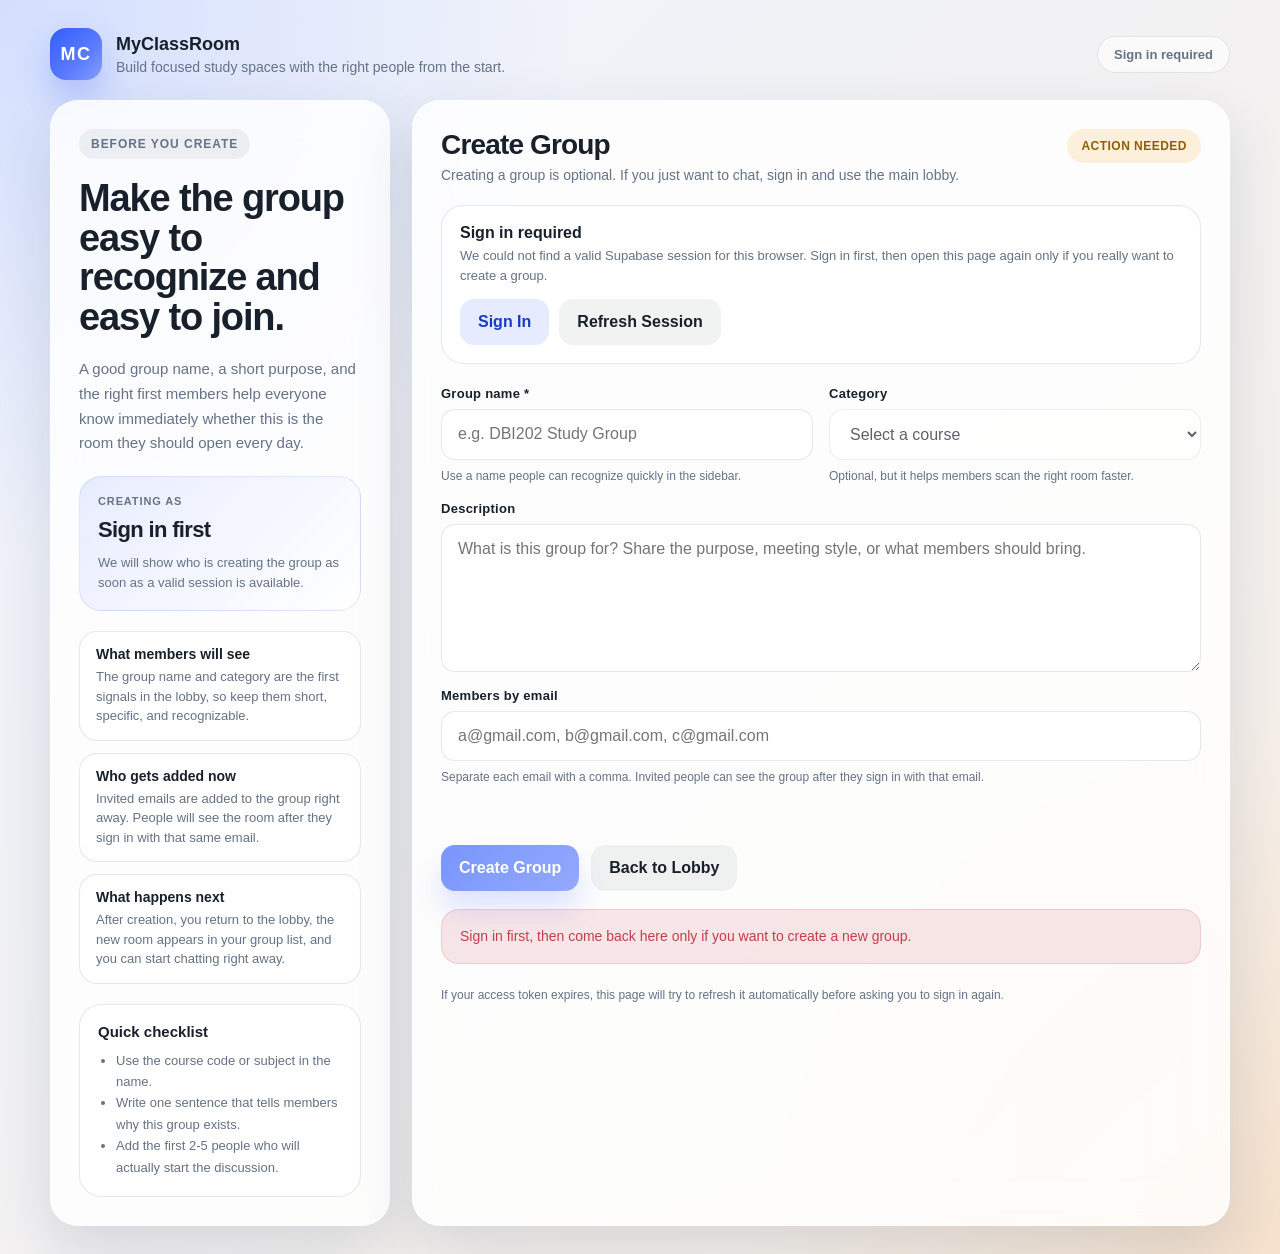
==== src/main/resources/static/create-group.html @ 7988d9f4 "Fix Supabase group chat and UI flows" ====
<!DOCTYPE html>
<html lang="en">
<head>
    <meta charset="UTF-8">
    <meta name="viewport" content="width=device-width, initial-scale=1.0">
    <title>MyClassRoom - Create Group</title>
    <style>
        :root {
            --bg-1: #eef4ff;
            --bg-2: #f8efe5;
            --surface: rgba(255, 255, 255, 0.82);
            --surface-strong: #ffffff;
            --text: #18202c;
            --muted: #657287;
            --line: rgba(104, 123, 154, 0.18);
            --accent: #315efb;
            --accent-strong: #173cbf;
            --accent-soft: rgba(49, 94, 251, 0.12);
            --success: #0a7b58;
            --success-soft: rgba(10, 123, 88, 0.12);
            --danger: #c43d4b;
            --danger-soft: rgba(196, 61, 75, 0.12);
            --shadow: 0 24px 60px rgba(29, 47, 86, 0.14);
            --radius-xl: 28px;
            --radius-lg: 18px;
            --radius-md: 14px;
        }

        * {
            box-sizing: border-box;
        }

        body {
            margin: 0;
            min-height: 100vh;
            font-family: "Segoe UI", Tahoma, Geneva, Verdana, sans-serif;
            color: var(--text);
            background:
                radial-gradient(circle at top left, rgba(49, 94, 251, 0.14), transparent 32%),
                radial-gradient(circle at bottom right, rgba(233, 153, 72, 0.16), transparent 30%),
                linear-gradient(135deg, var(--bg-1), var(--bg-2));
            padding: 28px;
        }

        .shell {
            max-width: 1180px;
            margin: 0 auto;
        }

        .shell.signed-in .layout {
            grid-template-columns: 1fr;
        }

        .shell.signed-in .hero,
        .shell.signed-in .auth-card,
        .shell.signed-in #authBadge {
            display: none;
        }

        .shell.signed-in .panel {
            max-width: 860px;
            margin: 0 auto;
        }

        .topbar {
            display: flex;
            justify-content: space-between;
            align-items: center;
            gap: 16px;
            margin-bottom: 20px;
        }

        .brand {
            display: flex;
            align-items: center;
            gap: 14px;
        }

        .brand-mark {
            width: 52px;
            height: 52px;
            border-radius: 16px;
            background: linear-gradient(135deg, #315efb, #5c7cff 62%, #86a0ff);
            color: #fff;
            display: grid;
            place-items: center;
            font-size: 18px;
            font-weight: 800;
            letter-spacing: 0.08em;
            box-shadow: 0 16px 35px rgba(49, 94, 251, 0.28);
        }

        .brand-copy h1 {
            margin: 0;
            font-size: 18px;
            font-weight: 800;
        }

        .brand-copy p {
            margin: 4px 0 0;
            color: var(--muted);
            font-size: 14px;
        }

        .session-pill {
            border: 1px solid var(--line);
            background: rgba(255, 255, 255, 0.64);
            backdrop-filter: blur(16px);
            border-radius: 999px;
            padding: 10px 16px;
            color: var(--muted);
            font-size: 13px;
            font-weight: 600;
            white-space: nowrap;
        }

        .layout {
            display: grid;
            grid-template-columns: 340px minmax(0, 1fr);
            gap: 22px;
        }

        .hero,
        .panel {
            border: 1px solid rgba(255, 255, 255, 0.72);
            background: var(--surface);
            backdrop-filter: blur(18px);
            box-shadow: var(--shadow);
            border-radius: var(--radius-xl);
        }

        .hero {
            padding: 28px;
            display: flex;
            flex-direction: column;
            gap: 20px;
        }

        .eyebrow {
            display: inline-flex;
            align-items: center;
            gap: 8px;
            width: fit-content;
            padding: 8px 12px;
            border-radius: 999px;
            background: rgba(24, 32, 44, 0.06);
            color: var(--muted);
            font-size: 12px;
            font-weight: 700;
            letter-spacing: 0.08em;
            text-transform: uppercase;
        }

        .hero h2 {
            margin: 0;
            font-size: 38px;
            line-height: 1.04;
            letter-spacing: -0.03em;
        }

        .hero p {
            margin: 0;
            color: var(--muted);
            font-size: 15px;
            line-height: 1.65;
        }

        .hero-summary {
            padding: 18px;
            border-radius: 22px;
            background: linear-gradient(135deg, rgba(49, 94, 251, 0.1), rgba(255, 255, 255, 0.88));
            border: 1px solid rgba(49, 94, 251, 0.14);
            display: grid;
            gap: 10px;
        }

        .hero-summary-label {
            font-size: 11px;
            font-weight: 800;
            color: var(--muted);
            letter-spacing: 0.08em;
            text-transform: uppercase;
        }

        .hero-summary-name {
            font-size: 22px;
            font-weight: 800;
            letter-spacing: -0.03em;
        }

        .hero-summary-meta {
            color: var(--muted);
            font-size: 13px;
            line-height: 1.5;
        }

        .hero-list {
            display: grid;
            gap: 12px;
        }

        .hero-item {
            padding: 14px 16px;
            border-radius: var(--radius-lg);
            background: rgba(255, 255, 255, 0.7);
            border: 1px solid var(--line);
        }

        .hero-item strong {
            display: block;
            margin-bottom: 5px;
            font-size: 14px;
        }

        .hero-item span {
            color: var(--muted);
            font-size: 13px;
            line-height: 1.5;
        }

        .hero-checklist {
            display: grid;
            gap: 10px;
            padding: 18px;
            border-radius: 22px;
            background: rgba(255, 255, 255, 0.72);
            border: 1px solid var(--line);
        }

        .hero-checklist h4 {
            margin: 0;
            font-size: 15px;
            font-weight: 800;
        }

        .hero-checklist ul {
            margin: 0;
            padding-left: 18px;
            color: var(--muted);
            font-size: 13px;
            line-height: 1.65;
        }

        .panel {
            padding: 28px;
        }

        .panel-head {
            display: flex;
            justify-content: space-between;
            align-items: flex-start;
            gap: 14px;
            margin-bottom: 22px;
        }

        .panel-head h3 {
            margin: 0;
            font-size: 28px;
            letter-spacing: -0.03em;
        }

        .panel-head p {
            margin: 6px 0 0;
            color: var(--muted);
            font-size: 14px;
        }

        .auth-badge {
            padding: 10px 14px;
            border-radius: 999px;
            font-size: 12px;
            font-weight: 800;
            letter-spacing: 0.04em;
            text-transform: uppercase;
            white-space: nowrap;
        }

        .auth-badge.ok {
            color: var(--success);
            background: var(--success-soft);
        }

        .auth-badge.warn {
            color: #935d06;
            background: rgba(243, 173, 46, 0.16);
        }

        .auth-card {
            border: 1px solid var(--line);
            background: var(--surface-strong);
            border-radius: 22px;
            padding: 18px;
            display: grid;
            gap: 14px;
            margin-bottom: 22px;
        }

        .auth-top {
            display: flex;
            justify-content: space-between;
            gap: 12px;
            align-items: center;
        }

        .auth-title {
            margin: 0;
            font-size: 16px;
            font-weight: 800;
        }

        .auth-subtitle {
            margin: 4px 0 0;
            color: var(--muted);
            font-size: 13px;
            line-height: 1.5;
        }

        .auth-actions {
            display: flex;
            flex-wrap: wrap;
            gap: 10px;
        }

        .grid {
            display: grid;
            grid-template-columns: repeat(2, minmax(0, 1fr));
            gap: 16px;
        }

        .field {
            display: grid;
            gap: 8px;
        }

        .field.full {
            grid-column: 1 / -1;
        }

        label {
            font-size: 13px;
            font-weight: 800;
            letter-spacing: 0.02em;
        }

        .hint {
            color: var(--muted);
            font-size: 12px;
            line-height: 1.45;
        }

        input,
        textarea,
        select {
            width: 100%;
            border: 1px solid var(--line);
            border-radius: var(--radius-md);
            background: rgba(255, 255, 255, 0.92);
            color: var(--text);
            font: inherit;
            padding: 15px 16px;
            transition: border-color 0.18s ease, box-shadow 0.18s ease, transform 0.18s ease;
        }

        input:focus,
        textarea:focus,
        select:focus {
            outline: none;
            border-color: rgba(49, 94, 251, 0.5);
            box-shadow: 0 0 0 5px var(--accent-soft);
        }

        textarea {
            min-height: 148px;
            resize: vertical;
        }

        .chips {
            display: flex;
            flex-wrap: wrap;
            gap: 8px;
            min-height: 24px;
        }

        .chip {
            padding: 8px 12px;
            border-radius: 999px;
            background: rgba(49, 94, 251, 0.08);
            color: var(--accent-strong);
            font-size: 12px;
            font-weight: 700;
            border: 1px solid rgba(49, 94, 251, 0.14);
        }

        .actions {
            display: flex;
            flex-wrap: wrap;
            gap: 12px;
            margin-top: 26px;
        }

        button,
        .link-button {
            border: 0;
            border-radius: 14px;
            padding: 14px 18px;
            font: inherit;
            font-weight: 800;
            cursor: pointer;
            transition: transform 0.18s ease, box-shadow 0.18s ease, opacity 0.18s ease;
            text-decoration: none;
            display: inline-flex;
            align-items: center;
            justify-content: center;
        }

        button:hover,
        .link-button:hover {
            transform: translateY(-1px);
        }

        button:disabled {
            opacity: 0.65;
            cursor: not-allowed;
            transform: none;
        }

        .primary {
            color: #fff;
            background: linear-gradient(135deg, #315efb, #5c7cff);
            box-shadow: 0 18px 28px rgba(49, 94, 251, 0.24);
        }

        .secondary {
            color: var(--text);
            background: rgba(24, 32, 44, 0.06);
        }

        .ghost {
            color: var(--accent-strong);
            background: var(--accent-soft);
        }

        .message-box {
            margin-top: 18px;
            padding: 16px 18px;
            border-radius: 18px;
            font-size: 14px;
            line-height: 1.55;
            display: none;
        }

        .message-box.error {
            display: none;
            color: var(--danger);
            background: var(--danger-soft);
            border: 1px solid rgba(196, 61, 75, 0.16);
        }

        .message-box.success {
            display: none;
            color: var(--success);
            background: var(--success-soft);
            border: 1px solid rgba(10, 123, 88, 0.16);
        }

        .message-box.show {
            display: block;
        }

        .footer-note {
            margin-top: 22px;
            color: var(--muted);
            font-size: 12px;
            line-height: 1.6;
        }

        @media (max-width: 920px) {
            body {
                padding: 18px;
            }

            .layout {
                grid-template-columns: 1fr;
            }

            .hero h2 {
                font-size: 30px;
            }
        }

        @media (max-width: 640px) {
            .topbar,
            .panel-head,
            .auth-top {
                flex-direction: column;
                align-items: stretch;
            }

            .grid {
                grid-template-columns: 1fr;
            }

            .panel,
            .hero {
                padding: 22px;
            }

            .actions,
            .auth-actions {
                flex-direction: column;
            }

            button,
            .link-button {
                width: 100%;
            }
        }
    </style>
</head>
<body>
<div class="shell">
    <div class="topbar">
        <div class="brand">
            <div class="brand-mark">MC</div>
            <div class="brand-copy">
                <h1>MyClassRoom</h1>
                <p>Build focused study spaces with the right people from the start.</p>
            </div>
        </div>
        <div class="session-pill" id="sessionPill">Checking session...</div>
    </div>

    <div class="layout">
        <aside class="hero">
            <div class="eyebrow">Before You Create</div>
            <h2>Make the group easy to recognize and easy to join.</h2>
            <p>
                A good group name, a short purpose, and the right first members help everyone know
                immediately whether this is the room they should open every day.
            </p>

            <div class="hero-summary">
                <div class="hero-summary-label">Creating As</div>
                <div class="hero-summary-name" id="creatorName">Your account</div>
                <div class="hero-summary-meta" id="creatorMeta">
                    Once the group is created, you become the admin and can bring the first conversation to life.
                </div>
            </div>

            <div class="hero-list">
                <div class="hero-item">
                    <strong>What members will see</strong>
                    <span>The group name and category are the first signals in the lobby, so keep them short, specific, and recognizable.</span>
                </div>
                <div class="hero-item">
                    <strong>Who gets added now</strong>
                    <span>Invited emails are added to the group right away. People will see the room after they sign in with that same email.</span>
                </div>
                <div class="hero-item">
                    <strong>What happens next</strong>
                    <span>After creation, you return to the lobby, the new room appears in your group list, and you can start chatting right away.</span>
                </div>
            </div>

            <div class="hero-checklist">
                <h4>Quick checklist</h4>
                <ul>
                    <li>Use the course code or subject in the name.</li>
                    <li>Write one sentence that tells members why this group exists.</li>
                    <li>Add the first 2-5 people who will actually start the discussion.</li>
                </ul>
            </div>
        </aside>

        <main class="panel">
            <div class="panel-head">
                <div>
                    <h3>Create Group</h3>
                    <p id="panelSubtitle">Open a new group and invite classmates in one step.</p>
                </div>
                <div class="auth-badge warn" id="authBadge">Session check</div>
            </div>

            <div class="auth-card">
                <div class="auth-top">
                    <div>
                        <p class="auth-title" id="authTitle">Checking your sign-in status</p>
                        <p class="auth-subtitle" id="authSubtitle">Please wait while we verify your current Supabase session.</p>
                    </div>
                </div>
                <div class="auth-actions">
                    <a class="link-button ghost" id="loginLink" href="/login.html?returnTo=/create-group.html">Sign In</a>
                    <button class="secondary" id="refreshSessionBtn" type="button">Refresh Session</button>
                </div>
            </div>

            <form id="createGroupForm">
                <div class="grid">
                    <div class="field">
                        <label for="groupName">Group name *</label>
                        <input id="groupName" placeholder="e.g. DBI202 Study Group" required />
                        <div class="hint">Use a name people can recognize quickly in the sidebar.</div>
                    </div>

                    <div class="field">
                        <label for="category">Category</label>
                        <select id="category">
                            <option value="">Select a course</option>
                            <option value="MAD101">MAD101 - Math</option>
                            <option value="PRO192">PRO192 - Computer Science</option>
                            <option value="DBI202">DBI202 - Database Systems</option>
                        </select>
                        <div class="hint">Optional, but it helps members scan the right room faster.</div>
                    </div>

                    <div class="field full">
                        <label for="description">Description</label>
                        <textarea id="description" placeholder="What is this group for? Share the purpose, meeting style, or what members should bring."></textarea>
                    </div>

                    <div class="field full">
                        <label for="members">Members by email</label>
                        <input id="members" placeholder="a@gmail.com, b@gmail.com, c@gmail.com" />
                        <div class="hint">Separate each email with a comma. Invited people can see the group after they sign in with that email.</div>
                        <div class="chips" id="memberPreview"></div>
                    </div>
                </div>

                <div class="actions">
                    <button class="primary" id="submitBtn" type="submit">Create Group</button>
                    <button class="secondary" id="backBtn" type="button">Back to Lobby</button>
                </div>

                <div class="message-box error" id="errorBox"></div>
                <div class="message-box success" id="successBox"></div>
            </form>

            <div class="footer-note">
                If your access token expires, this page will try to refresh it automatically before asking you to sign in again.
            </div>
        </main>
    </div>
</div>

<script>
    const errorBox = document.getElementById('errorBox');
    const successBox = document.getElementById('successBox');
    const submitBtn = document.getElementById('submitBtn');
    const backBtn = document.getElementById('backBtn');
    const refreshSessionBtn = document.getElementById('refreshSessionBtn');
    const loginLink = document.getElementById('loginLink');
    const sessionPill = document.getElementById('sessionPill');
    const authBadge = document.getElementById('authBadge');
    const authTitle = document.getElementById('authTitle');
    const authSubtitle = document.getElementById('authSubtitle');
    const panelSubtitle = document.getElementById('panelSubtitle');
    const membersInput = document.getElementById('members');
    const memberPreview = document.getElementById('memberPreview');
    const creatorName = document.getElementById('creatorName');
    const creatorMeta = document.getElementById('creatorMeta');
    const shell = document.querySelector('.shell');
    const form = document.getElementById('createGroupForm');
    const formFields = Array.from(form.querySelectorAll('input, textarea, select'));

    function showMessage(target, message) {
        const other = target === errorBox ? successBox : errorBox;
        other.classList.remove('show');
        target.textContent = message;
        target.classList.add('show');
    }

    function showError(message) {
        showMessage(errorBox, message);
    }

    function showSuccess(message) {
        showMessage(successBox, message);
    }

    function clearMessages() {
        errorBox.classList.remove('show');
        successBox.classList.remove('show');
    }

    function parseJson(value) {
        try {
            return JSON.parse(value);
        } catch (_) {
            return null;
        }
    }

    function getSupabaseSession() {
        return parseJson(sessionStorage.getItem('supabaseSession'));
    }

    function getCurrentUser() {
        const currentUser = parseJson(sessionStorage.getItem('currentUser'));
        if (currentUser) {
            return currentUser;
        }

        const session = getSupabaseSession();
        const user = session && session.user ? session.user : null;
        if (!user) {
            return null;
        }

        const username =
            (user.user_metadata && (user.user_metadata.full_name || user.user_metadata.username)) ||
            (user.email ? user.email.split('@')[0] : 'User');

        return {
            username,
            email: user.email || ''
        };
    }

    function persistSession(session) {
        sessionStorage.setItem('supabaseSession', JSON.stringify(session));

        const user = session && session.user ? session.user : null;
        if (!user) {
            return;
        }

        const username =
            (user.user_metadata && (user.user_metadata.full_name || user.user_metadata.username)) ||
            (user.email ? user.email.split('@')[0] : 'User');

        sessionStorage.setItem('currentUser', JSON.stringify({
            username,
            email: user.email || ''
        }));
    }

    function clearSession() {
        sessionStorage.removeItem('supabaseSession');
        sessionStorage.removeItem('currentUser');
    }

    function rememberCreatedGroup(group) {
        if (!group || !group.id) {
            return;
        }
        const recentGroup = JSON.stringify({
            id: group.id,
            name: group.name || 'New Group',
            category: group.category || '',
            role: 'ADMIN'
        });
        sessionStorage.setItem('recentlyCreatedGroup', recentGroup);
        localStorage.setItem('recentlyCreatedGroup', recentGroup);
    }

    function decodeJwtPayload(token) {
        if (!token || token.split('.').length < 2) {
            return null;
        }

        try {
            const base64 = token.split('.')[1].replace(/-/g, '+').replace(/_/g, '/');
            const padded = base64 + '='.repeat((4 - (base64.length % 4)) % 4);
            return JSON.parse(atob(padded));
        } catch (_) {
            return null;
        }
    }

    function isTokenExpired(token, skewSeconds = 30) {
        const payload = decodeJwtPayload(token);
        if (!payload || typeof payload.exp !== 'number') {
            return false;
        }
        return payload.exp <= Math.floor(Date.now() / 1000) + skewSeconds;
    }

    async function refreshSession() {
        const session = getSupabaseSession();
        const refreshToken = session && session.refresh_token ? session.refresh_token : null;
        if (!refreshToken) {
            return null;
        }

        const response = await fetch('/api/auth/refresh', {
            method: 'POST',
            headers: { 'Content-Type': 'application/json' },
            body: JSON.stringify({ refresh_token: refreshToken })
        });

        const data = await response.json().catch(() => ({}));
        if (!response.ok || !data.access_token) {
            return null;
        }

        const nextSession = {
            ...session,
            ...data,
            user: session && session.user ? session.user : null
        };

        persistSession(nextSession);
        return nextSession.access_token;
    }

    async function getValidAccessToken() {
        const session = getSupabaseSession();
        if (!session || !session.access_token) {
            return null;
        }

        if (!isTokenExpired(session.access_token)) {
            return session.access_token;
        }

        return refreshSession();
    }

    function setFormEnabled(enabled) {
        formFields.forEach((field) => {
            field.disabled = !enabled;
        });
        submitBtn.disabled = !enabled;
        refreshSessionBtn.disabled = false;
    }

    function setAuthUi(mode, title, subtitle) {
        authTitle.textContent = title;
        authSubtitle.textContent = subtitle;
        authBadge.className = 'auth-badge ' + (mode === 'ok' ? 'ok' : 'warn');
        authBadge.textContent = mode === 'ok' ? 'Ready' : 'Action needed';
        sessionPill.textContent = title;
    }

    function updateAuthState() {
        const session = getSupabaseSession();
        const user = getCurrentUser();

        loginLink.href = '/login.html';

        if (session && session.access_token && user) {
            shell.classList.add('signed-in');
            creatorName.textContent = user.username || user.email || 'Your account';
            creatorMeta.textContent = (user.email || 'Signed in user') + ' will become the first admin of this group.';
            panelSubtitle.textContent = 'Create a study group only when you need one. Private chat in the lobby still works normally.';
            setAuthUi(
                'ok',
                'Signed in as ' + (user.email || user.username || 'your account'),
                'Your session is attached automatically when this form calls the protected group endpoint.'
            );
            setFormEnabled(true);
            return true;
        }

        shell.classList.remove('signed-in');
        setAuthUi(
            'warn',
            'Sign in required',
            'We could not find a valid Supabase session for this browser. Sign in first, then open this page again only if you really want to create a group.'
        );
        creatorName.textContent = 'Sign in first';
        creatorMeta.textContent = 'We will show who is creating the group as soon as a valid session is available.';
        panelSubtitle.textContent = 'Creating a group is optional. If you just want to chat, sign in and use the main lobby.';
        setFormEnabled(false);
        return false;
    }

    function renderMemberPreview() {
        const emails = membersInput.value
            .split(',')
            .map((item) => item.trim())
            .filter(Boolean);

        memberPreview.innerHTML = '';
        if (emails.length === 0) {
            return;
        }

        emails.forEach((email) => {
            const chip = document.createElement('div');
            chip.className = 'chip';
            chip.textContent = email;
            memberPreview.appendChild(chip);
        });
    }

    async function ensureSignedIn(forceRefresh) {
        if (forceRefresh) {
            const refreshed = await refreshSession();
            if (!refreshed) {
                clearSession();
                updateAuthState();
                return null;
            }
            updateAuthState();
            return refreshed;
        }

        const token = await getValidAccessToken();
        if (!token) {
            updateAuthState();
            return null;
        }

        updateAuthState();
        return token;
    }

    async function submitGroup(payload, token) {
        return fetch('/api/groups/create', {
            method: 'POST',
            headers: {
                'Content-Type': 'application/json',
                'Authorization': 'Bearer ' + token
            },
            body: JSON.stringify(payload)
        });
    }

    function getCreateGroupErrorMessage(response, data) {
        const message = data && typeof data.error === 'string' ? data.error : '';
        if (message && message !== 'Internal Server Error') {
            return message;
        }
        if (response.status === 401) {
            return 'Your session is no longer valid. Please sign in again.';
        }
        if (response.status >= 500) {
            return 'Group creation is temporarily unavailable. Please try again in a moment.';
        }
        return 'Could not create the group right now.';
    }

    membersInput.addEventListener('input', renderMemberPreview);

    refreshSessionBtn.addEventListener('click', async () => {
        clearMessages();
        refreshSessionBtn.disabled = true;
        refreshSessionBtn.textContent = 'Refreshing...';

        try {
            const token = await ensureSignedIn(true);
            if (!token) {
                showError('Your session could not be refreshed. Please sign in again.');
                return;
            }
            showSuccess('Session refreshed. You can continue creating the group.');
        } catch (_) {
            showError('Could not refresh the session right now. Please try again.');
        } finally {
            refreshSessionBtn.disabled = false;
            refreshSessionBtn.textContent = 'Refresh Session';
        }
    });

    backBtn.addEventListener('click', () => {
        window.location.href = '/index.html';
    });

    form.addEventListener('submit', async (event) => {
        event.preventDefault();
        clearMessages();

        const groupName = document.getElementById('groupName').value.trim();
        const description = document.getElementById('description').value.trim();
        const category = document.getElementById('category').value;
        const members = membersInput.value
            .split(',')
            .map((item) => item.trim())
            .filter(Boolean);

        if (!groupName) {
            showError('Please enter a group name before creating the room.');
            return;
        }

        let token = await ensureSignedIn(false);
        if (!token) {
            showError('You need to sign in before creating a group.');
            return;
        }

        submitBtn.disabled = true;
        submitBtn.textContent = 'Creating...';

        try {
            const payload = { groupName, description, category, members };
            let response = await submitGroup(payload, token);

            if (response.status === 401) {
                token = await ensureSignedIn(true);
                if (!token) {
                    showError('Your session expired. Please sign in again.');
                    return;
                }
                response = await submitGroup(payload, token);
            }

            const data = await response.json().catch(() => ({}));
            if (!response.ok) {
                showError(getCreateGroupErrorMessage(response, data));
                return;
            }

            rememberCreatedGroup(data);
            showSuccess('Group #' + data.id + ' created successfully. Returning to the lobby...');
            setTimeout(() => {
                const params = new URLSearchParams({
                    createdGroupId: String(data.id),
                    createdGroupName: data.name || 'New Group',
                    createdGroupCategory: data.category || '',
                    createdGroupRole: 'ADMIN'
                });
                window.location.href = '/index.html?' + params.toString();
            }, 900);
        } catch (_) {
            showError('Network error. Please try again in a moment.');
        } finally {
            submitBtn.disabled = false;
            submitBtn.textContent = 'Create Group';
        }
    });

    window.addEventListener('load', async () => {
        renderMemberPreview();
        updateAuthState();

        const token = await ensureSignedIn(false);
        if (!token) {
            showError('Sign in first, then come back here only if you want to create a new group.');
        }
    });
</script>
</body>
</html>
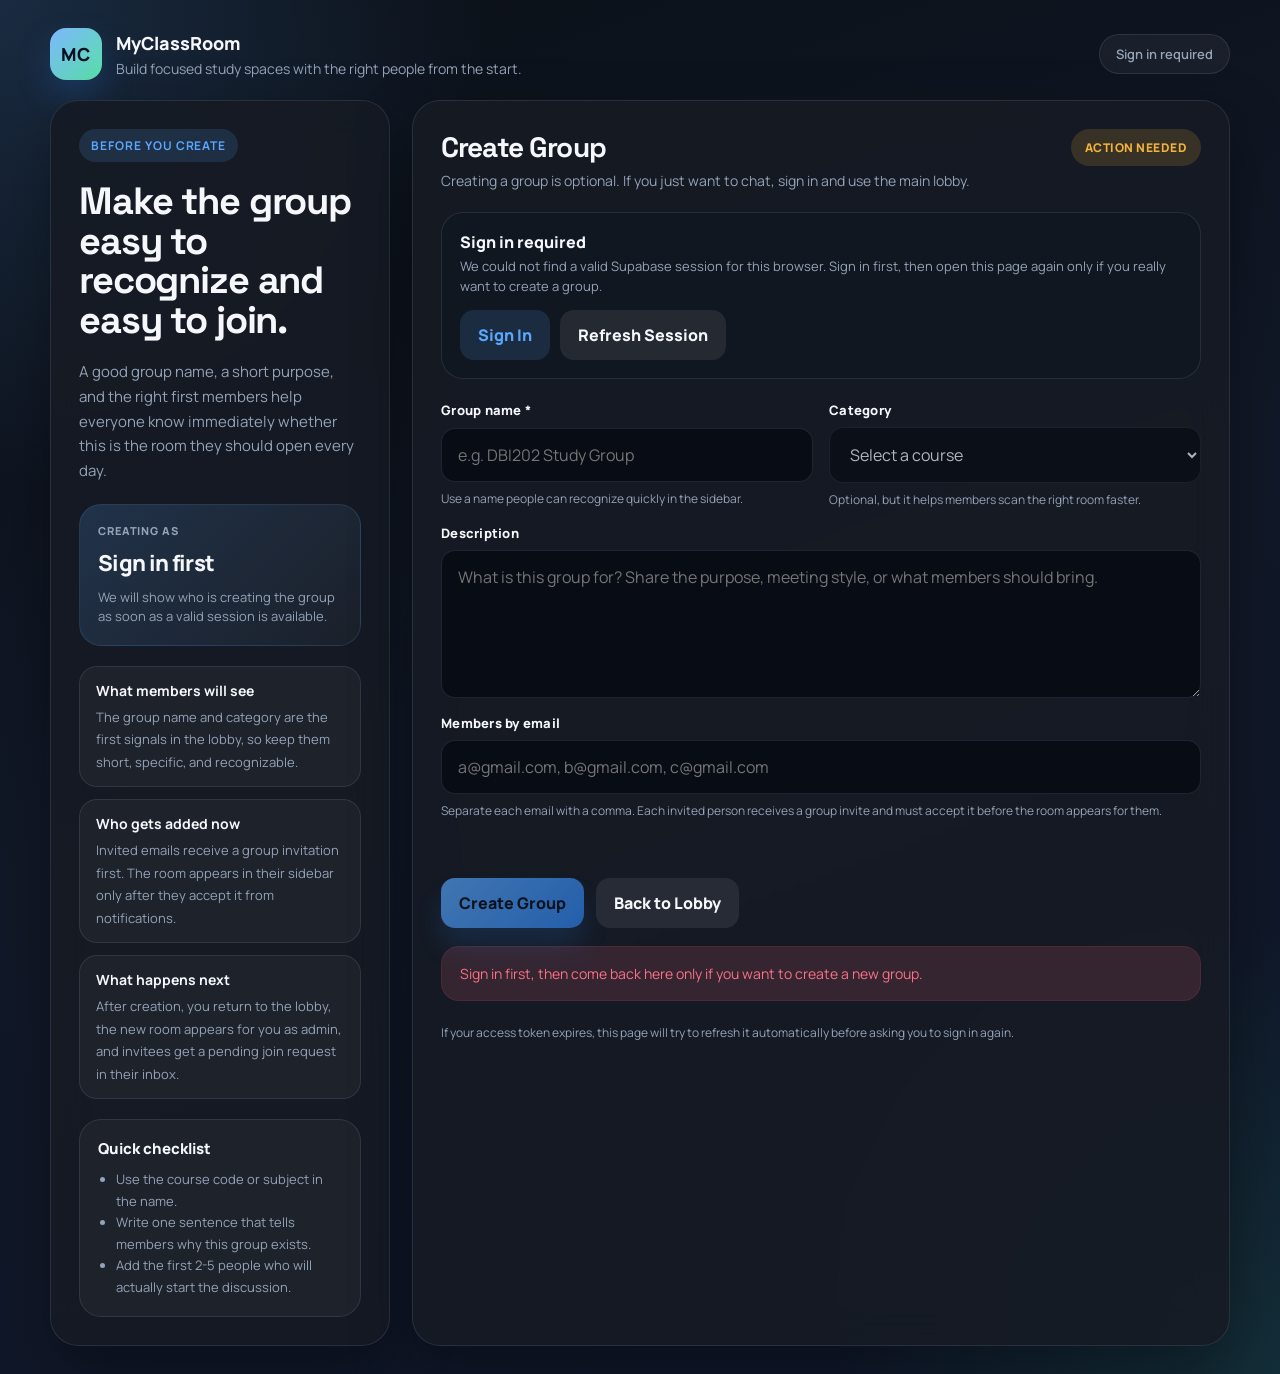
==== commit a44dbb1b: "Add social invites and local admin login" ====
--- a/src/main/resources/static/create-group.html
+++ b/src/main/resources/static/create-group.html
@@ -4,23 +4,26 @@
     <meta charset="UTF-8">
     <meta name="viewport" content="width=device-width, initial-scale=1.0">
     <title>MyClassRoom - Create Group</title>
+    <link rel="preconnect" href="https://fonts.googleapis.com">
+    <link rel="preconnect" href="https://fonts.gstatic.com" crossorigin>
+    <link href="https://fonts.googleapis.com/css2?family=Manrope:wght@400;500;600;700;800&family=Space+Grotesk:wght@500;700&display=swap" rel="stylesheet">
     <style>
         :root {
-            --bg-1: #eef4ff;
-            --bg-2: #f8efe5;
-            --surface: rgba(255, 255, 255, 0.82);
-            --surface-strong: #ffffff;
-            --text: #18202c;
-            --muted: #657287;
-            --line: rgba(104, 123, 154, 0.18);
-            --accent: #315efb;
-            --accent-strong: #173cbf;
-            --accent-soft: rgba(49, 94, 251, 0.12);
-            --success: #0a7b58;
-            --success-soft: rgba(10, 123, 88, 0.12);
-            --danger: #c43d4b;
-            --danger-soft: rgba(196, 61, 75, 0.12);
-            --shadow: 0 24px 60px rgba(29, 47, 86, 0.14);
+            --bg-1: #0b1017;
+            --bg-2: #111827;
+            --surface: rgba(22, 27, 36, 0.88);
+            --surface-strong: rgba(18, 24, 34, 0.96);
+            --text: #f5f7fb;
+            --muted: #94a3b8;
+            --line: rgba(148, 163, 184, 0.16);
+            --accent: #5aa7ff;
+            --accent-strong: #2e84f4;
+            --accent-soft: rgba(90, 167, 255, 0.14);
+            --success: #33d69f;
+            --success-soft: rgba(51, 214, 159, 0.14);
+            --danger: #fb7185;
+            --danger-soft: rgba(251, 113, 133, 0.14);
+            --shadow: 0 24px 60px rgba(0, 0, 0, 0.34);
             --radius-xl: 28px;
             --radius-lg: 18px;
             --radius-md: 14px;
@@ -33,12 +36,12 @@
         body {
             margin: 0;
             min-height: 100vh;
-            font-family: "Segoe UI", Tahoma, Geneva, Verdana, sans-serif;
+            font-family: "Manrope", sans-serif;
             color: var(--text);
             background:
-                radial-gradient(circle at top left, rgba(49, 94, 251, 0.14), transparent 32%),
-                radial-gradient(circle at bottom right, rgba(233, 153, 72, 0.16), transparent 30%),
-                linear-gradient(135deg, var(--bg-1), var(--bg-2));
+                radial-gradient(circle at top left, rgba(90, 167, 255, 0.18), transparent 26%),
+                radial-gradient(circle at bottom right, rgba(51, 214, 159, 0.12), transparent 24%),
+                linear-gradient(160deg, var(--bg-1), var(--bg-2) 48%, #0f172a);
             padding: 28px;
         }
 
@@ -80,14 +83,14 @@
             width: 52px;
             height: 52px;
             border-radius: 16px;
-            background: linear-gradient(135deg, #315efb, #5c7cff 62%, #86a0ff);
-            color: #fff;
+            background: linear-gradient(135deg, #7cb7ff, #59e0a8);
+            color: #04101f;
             display: grid;
             place-items: center;
             font-size: 18px;
             font-weight: 800;
             letter-spacing: 0.08em;
-            box-shadow: 0 16px 35px rgba(49, 94, 251, 0.28);
+            box-shadow: 0 16px 35px rgba(46, 132, 244, 0.22);
         }
 
         .brand-copy h1 {
@@ -104,7 +107,7 @@
 
         .session-pill {
             border: 1px solid var(--line);
-            background: rgba(255, 255, 255, 0.64);
+            background: rgba(255, 255, 255, 0.05);
             backdrop-filter: blur(16px);
             border-radius: 999px;
             padding: 10px 16px;
@@ -122,7 +125,7 @@
 
         .hero,
         .panel {
-            border: 1px solid rgba(255, 255, 255, 0.72);
+            border: 1px solid var(--line);
             background: var(--surface);
             backdrop-filter: blur(18px);
             box-shadow: var(--shadow);
@@ -143,8 +146,8 @@
             width: fit-content;
             padding: 8px 12px;
             border-radius: 999px;
-            background: rgba(24, 32, 44, 0.06);
-            color: var(--muted);
+            background: var(--accent-soft);
+            color: var(--accent);
             font-size: 12px;
             font-weight: 700;
             letter-spacing: 0.08em;
@@ -153,6 +156,7 @@
 
         .hero h2 {
             margin: 0;
+            font-family: "Space Grotesk", sans-serif;
             font-size: 38px;
             line-height: 1.04;
             letter-spacing: -0.03em;
@@ -168,8 +172,8 @@
         .hero-summary {
             padding: 18px;
             border-radius: 22px;
-            background: linear-gradient(135deg, rgba(49, 94, 251, 0.1), rgba(255, 255, 255, 0.88));
-            border: 1px solid rgba(49, 94, 251, 0.14);
+            background: linear-gradient(135deg, rgba(90, 167, 255, 0.18), rgba(255, 255, 255, 0.03));
+            border: 1px solid rgba(90, 167, 255, 0.16);
             display: grid;
             gap: 10px;
         }
@@ -202,7 +206,7 @@
         .hero-item {
             padding: 14px 16px;
             border-radius: var(--radius-lg);
-            background: rgba(255, 255, 255, 0.7);
+            background: rgba(255, 255, 255, 0.04);
             border: 1px solid var(--line);
         }
 
@@ -223,7 +227,7 @@
             gap: 10px;
             padding: 18px;
             border-radius: 22px;
-            background: rgba(255, 255, 255, 0.72);
+            background: rgba(255, 255, 255, 0.04);
             border: 1px solid var(--line);
         }
 
@@ -255,6 +259,7 @@
 
         .panel-head h3 {
             margin: 0;
+            font-family: "Space Grotesk", sans-serif;
             font-size: 28px;
             letter-spacing: -0.03em;
         }
@@ -281,8 +286,8 @@
         }
 
         .auth-badge.warn {
-            color: #935d06;
-            background: rgba(243, 173, 46, 0.16);
+            color: #f3b33c;
+            background: rgba(243, 179, 60, 0.16);
         }
 
         .auth-card {
@@ -354,7 +359,7 @@
             width: 100%;
             border: 1px solid var(--line);
             border-radius: var(--radius-md);
-            background: rgba(255, 255, 255, 0.92);
+            background: rgba(8, 12, 20, 0.92);
             color: var(--text);
             font: inherit;
             padding: 15px 16px;
@@ -384,11 +389,11 @@
         .chip {
             padding: 8px 12px;
             border-radius: 999px;
-            background: rgba(49, 94, 251, 0.08);
-            color: var(--accent-strong);
+            background: rgba(90, 167, 255, 0.14);
+            color: var(--accent);
             font-size: 12px;
             font-weight: 700;
-            border: 1px solid rgba(49, 94, 251, 0.14);
+            border: 1px solid rgba(90, 167, 255, 0.16);
         }
 
         .actions {
@@ -425,18 +430,18 @@
         }
 
         .primary {
-            color: #fff;
-            background: linear-gradient(135deg, #315efb, #5c7cff);
-            box-shadow: 0 18px 28px rgba(49, 94, 251, 0.24);
+            color: #04101f;
+            background: linear-gradient(135deg, var(--accent), var(--accent-strong));
+            box-shadow: 0 18px 28px rgba(46, 132, 244, 0.24);
         }
 
         .secondary {
             color: var(--text);
-            background: rgba(24, 32, 44, 0.06);
+            background: rgba(255, 255, 255, 0.08);
         }
 
         .ghost {
-            color: var(--accent-strong);
+            color: var(--accent);
             background: var(--accent-soft);
         }
 
@@ -554,11 +559,11 @@
                 </div>
                 <div class="hero-item">
                     <strong>Who gets added now</strong>
-                    <span>Invited emails are added to the group right away. People will see the room after they sign in with that same email.</span>
+                    <span>Invited emails receive a group invitation first. The room appears in their sidebar only after they accept it from notifications.</span>
                 </div>
                 <div class="hero-item">
                     <strong>What happens next</strong>
-                    <span>After creation, you return to the lobby, the new room appears in your group list, and you can start chatting right away.</span>
+                    <span>After creation, you return to the lobby, the new room appears for you as admin, and invitees get a pending join request in their inbox.</span>
                 </div>
             </div>
 
@@ -621,7 +626,7 @@
                     <div class="field full">
                         <label for="members">Members by email</label>
                         <input id="members" placeholder="a@gmail.com, b@gmail.com, c@gmail.com" />
-                        <div class="hint">Separate each email with a comma. Invited people can see the group after they sign in with that email.</div>
+                        <div class="hint">Separate each email with a comma. Each invited person receives a group invite and must accept it before the room appears for them.</div>
                         <div class="chips" id="memberPreview"></div>
                     </div>
                 </div>
@@ -836,7 +841,7 @@
         const session = getSupabaseSession();
         const user = getCurrentUser();
 
-        loginLink.href = '/login.html';
+        loginLink.href = '/login.html?returnTo=/create-group.html';
 
         if (session && session.access_token && user) {
             shell.classList.add('signed-in');
@@ -1003,7 +1008,7 @@
             }
 
             rememberCreatedGroup(data);
-            showSuccess('Group #' + data.id + ' created successfully. Returning to the lobby...');
+            showSuccess('Group #' + data.id + ' created. Invitations were sent and you are returning to the lobby...');
             setTimeout(() => {
                 const params = new URLSearchParams({
                     createdGroupId: String(data.id),
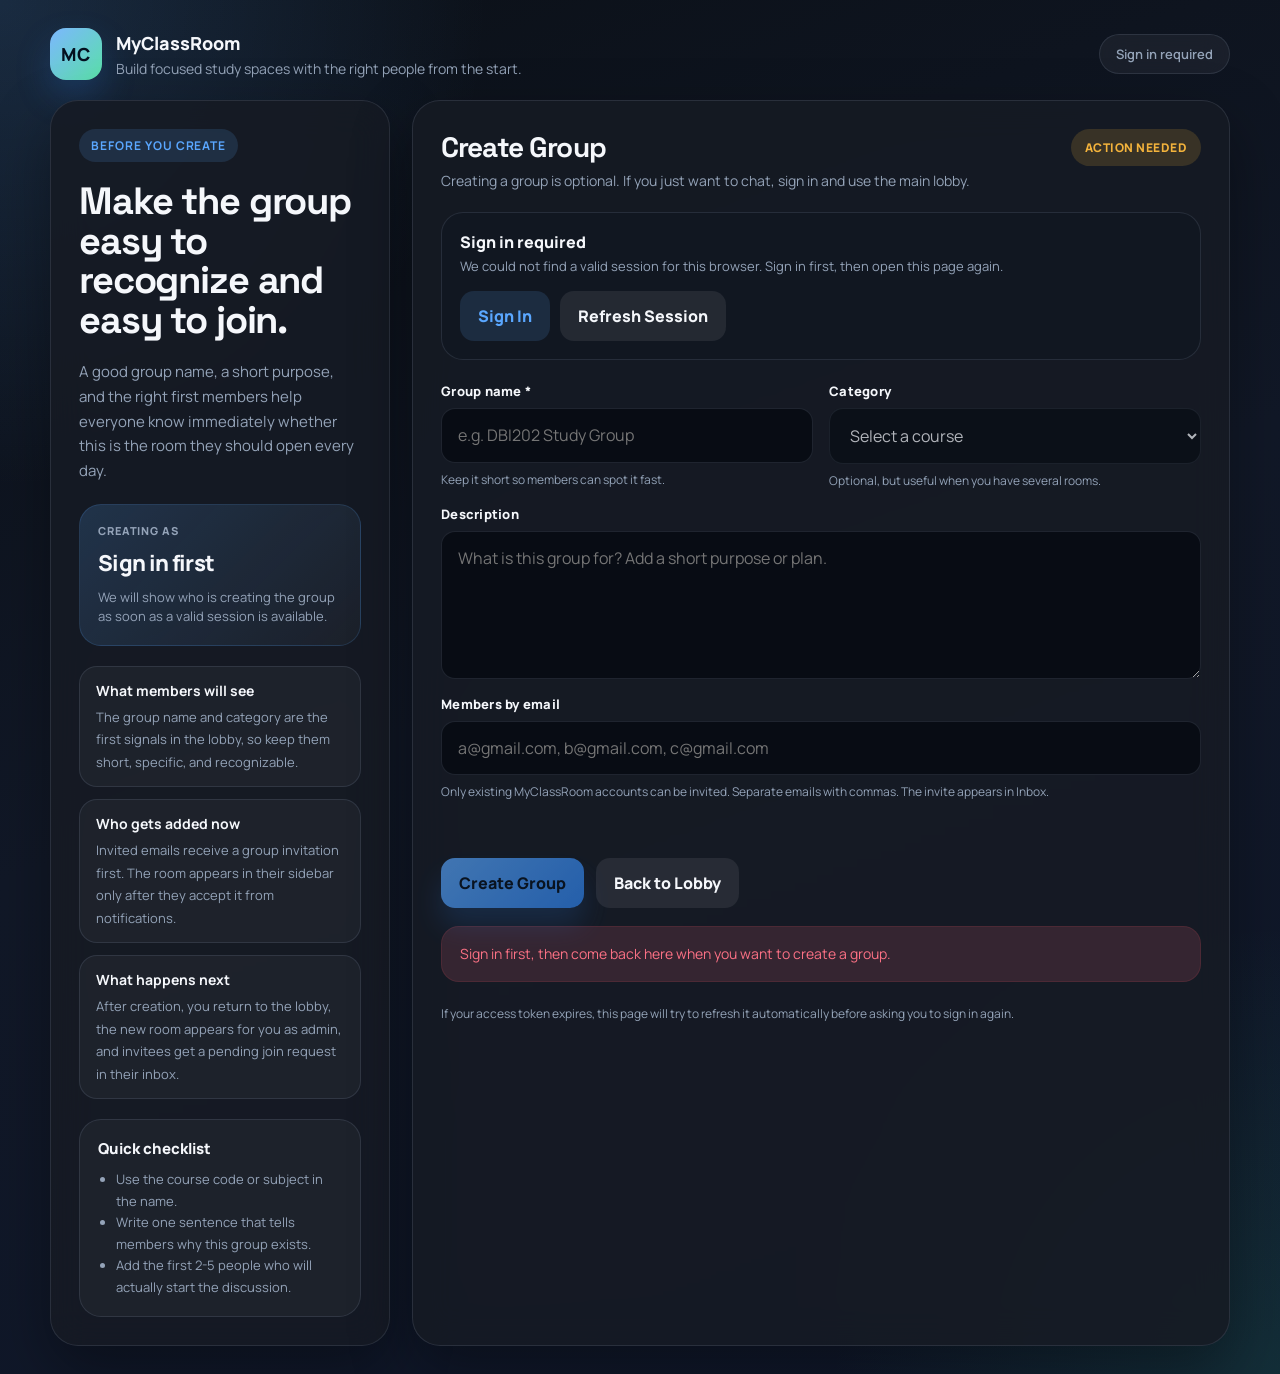
==== commit 80eff650: "Fix friend request and group invite account checks" ====
--- a/src/main/resources/static/create-group.html
+++ b/src/main/resources/static/create-group.html
@@ -604,7 +604,7 @@
                     <div class="field">
                         <label for="groupName">Group name *</label>
                         <input id="groupName" placeholder="e.g. DBI202 Study Group" required />
-                        <div class="hint">Use a name people can recognize quickly in the sidebar.</div>
+                        <div class="hint">Keep it short so members can spot it fast.</div>
                     </div>
 
                     <div class="field">
@@ -615,18 +615,18 @@
                             <option value="PRO192">PRO192 - Computer Science</option>
                             <option value="DBI202">DBI202 - Database Systems</option>
                         </select>
-                        <div class="hint">Optional, but it helps members scan the right room faster.</div>
+                        <div class="hint">Optional, but useful when you have several rooms.</div>
                     </div>
 
                     <div class="field full">
                         <label for="description">Description</label>
-                        <textarea id="description" placeholder="What is this group for? Share the purpose, meeting style, or what members should bring."></textarea>
+                        <textarea id="description" placeholder="What is this group for? Add a short purpose or plan."></textarea>
                     </div>
 
                     <div class="field full">
                         <label for="members">Members by email</label>
                         <input id="members" placeholder="a@gmail.com, b@gmail.com, c@gmail.com" />
-                        <div class="hint">Separate each email with a comma. Each invited person receives a group invite and must accept it before the room appears for them.</div>
+                        <div class="hint">Only existing MyClassRoom accounts can be invited. Separate emails with commas. The invite appears in Inbox.</div>
                         <div class="chips" id="memberPreview"></div>
                     </div>
                 </div>
@@ -648,6 +648,8 @@
 </div>
 
 <script>
+    const AUTH_SESSION_KEY = 'authSession';
+    const LEGACY_SESSION_KEY = 'supabaseSession';
     const errorBox = document.getElementById('errorBox');
     const successBox = document.getElementById('successBox');
     const submitBtn = document.getElementById('submitBtn');
@@ -695,8 +697,20 @@
         }
     }
 
-    function getSupabaseSession() {
-        return parseJson(sessionStorage.getItem('supabaseSession'));
+    function getAuthSession() {
+        const current = parseJson(sessionStorage.getItem(AUTH_SESSION_KEY));
+        if (current) {
+            return current;
+        }
+
+        const legacy = parseJson(sessionStorage.getItem(LEGACY_SESSION_KEY));
+        if (!legacy) {
+            return null;
+        }
+
+        sessionStorage.setItem(AUTH_SESSION_KEY, JSON.stringify(legacy));
+        sessionStorage.removeItem(LEGACY_SESSION_KEY);
+        return legacy;
     }
 
     function getCurrentUser() {
@@ -705,7 +719,7 @@
             return currentUser;
         }
 
-        const session = getSupabaseSession();
+        const session = getAuthSession();
         const user = session && session.user ? session.user : null;
         if (!user) {
             return null;
@@ -722,7 +736,8 @@
     }
 
     function persistSession(session) {
-        sessionStorage.setItem('supabaseSession', JSON.stringify(session));
+        sessionStorage.setItem(AUTH_SESSION_KEY, JSON.stringify(session));
+        sessionStorage.removeItem(LEGACY_SESSION_KEY);
 
         const user = session && session.user ? session.user : null;
         if (!user) {
@@ -740,7 +755,8 @@
     }
 
     function clearSession() {
-        sessionStorage.removeItem('supabaseSession');
+        sessionStorage.removeItem(AUTH_SESSION_KEY);
+        sessionStorage.removeItem(LEGACY_SESSION_KEY);
         sessionStorage.removeItem('currentUser');
     }
 
@@ -781,7 +797,7 @@
     }
 
     async function refreshSession() {
-        const session = getSupabaseSession();
+        const session = getAuthSession();
         const refreshToken = session && session.refresh_token ? session.refresh_token : null;
         if (!refreshToken) {
             return null;
@@ -809,7 +825,7 @@
     }
 
     async function getValidAccessToken() {
-        const session = getSupabaseSession();
+        const session = getAuthSession();
         if (!session || !session.access_token) {
             return null;
         }
@@ -838,7 +854,7 @@
     }
 
     function updateAuthState() {
-        const session = getSupabaseSession();
+        const session = getAuthSession();
         const user = getCurrentUser();
 
         loginLink.href = '/login.html?returnTo=/create-group.html';
@@ -847,11 +863,11 @@
             shell.classList.add('signed-in');
             creatorName.textContent = user.username || user.email || 'Your account';
             creatorMeta.textContent = (user.email || 'Signed in user') + ' will become the first admin of this group.';
-            panelSubtitle.textContent = 'Create a study group only when you need one. Private chat in the lobby still works normally.';
+            panelSubtitle.textContent = 'Create a room for a real team, then invite members from inside MyClassRoom.';
             setAuthUi(
                 'ok',
                 'Signed in as ' + (user.email || user.username || 'your account'),
-                'Your session is attached automatically when this form calls the protected group endpoint.'
+                'This form already uses your current session.'
             );
             setFormEnabled(true);
             return true;
@@ -861,7 +877,7 @@
         setAuthUi(
             'warn',
             'Sign in required',
-            'We could not find a valid Supabase session for this browser. Sign in first, then open this page again only if you really want to create a group.'
+            'We could not find a valid session for this browser. Sign in first, then open this page again.'
         );
         creatorName.textContent = 'Sign in first';
         creatorMeta.textContent = 'We will show who is creating the group as soon as a valid session is available.';
@@ -1008,7 +1024,7 @@
             }
 
             rememberCreatedGroup(data);
-            showSuccess('Group #' + data.id + ' created. Invitations were sent and you are returning to the lobby...');
+            showSuccess('Group #' + data.id + ' created. Invitations are now in Inbox and you are returning to the lobby...');
             setTimeout(() => {
                 const params = new URLSearchParams({
                     createdGroupId: String(data.id),
@@ -1032,7 +1048,7 @@
 
         const token = await ensureSignedIn(false);
         if (!token) {
-            showError('Sign in first, then come back here only if you want to create a new group.');
+            showError('Sign in first, then come back here when you want to create a group.');
         }
     });
 </script>
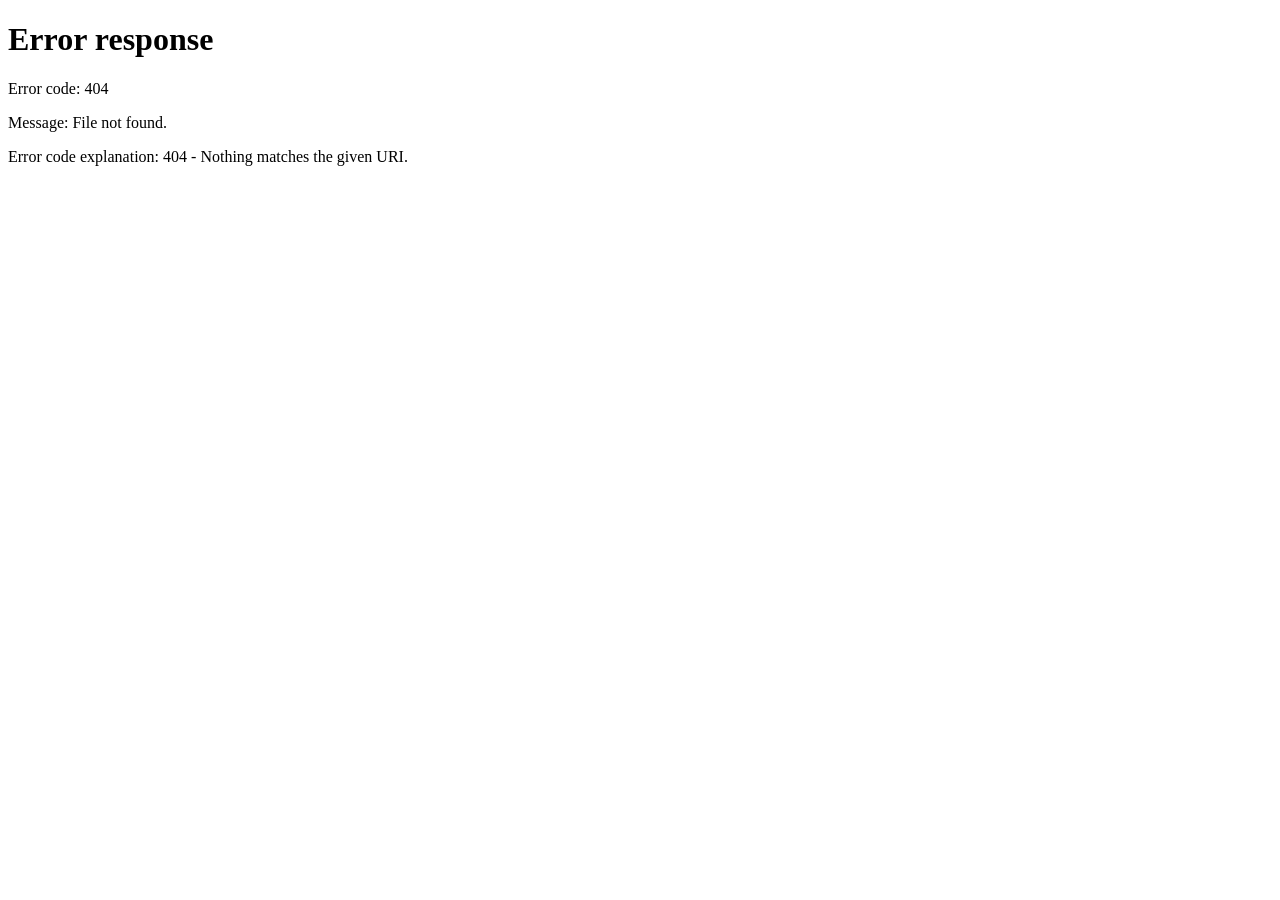
==== commit 03dc01a6: "Add profile settings, theme toggle, and in-app group creator" ====
--- a/src/main/resources/static/create-group.html
+++ b/src/main/resources/static/create-group.html
@@ -1,1056 +1,58 @@
-<!DOCTYPE html>
+<!doctype html>
 <html lang="en">
-<head>
-    <meta charset="UTF-8">
-    <meta name="viewport" content="width=device-width, initial-scale=1.0">
-    <title>MyClassRoom - Create Group</title>
-    <link rel="preconnect" href="https://fonts.googleapis.com">
-    <link rel="preconnect" href="https://fonts.gstatic.com" crossorigin>
-    <link href="https://fonts.googleapis.com/css2?family=Manrope:wght@400;500;600;700;800&family=Space+Grotesk:wght@500;700&display=swap" rel="stylesheet">
+  <head>
+    <meta charset="UTF-8" />
+    <meta name="viewport" content="width=device-width, initial-scale=1.0" />
+    <title>Redirecting to Create Group</title>
+    <meta http-equiv="refresh" content="0; url=/index.html?panel=create-group" />
     <style>
-        :root {
-            --bg-1: #0b1017;
-            --bg-2: #111827;
-            --surface: rgba(22, 27, 36, 0.88);
-            --surface-strong: rgba(18, 24, 34, 0.96);
-            --text: #f5f7fb;
-            --muted: #94a3b8;
-            --line: rgba(148, 163, 184, 0.16);
-            --accent: #5aa7ff;
-            --accent-strong: #2e84f4;
-            --accent-soft: rgba(90, 167, 255, 0.14);
-            --success: #33d69f;
-            --success-soft: rgba(51, 214, 159, 0.14);
-            --danger: #fb7185;
-            --danger-soft: rgba(251, 113, 133, 0.14);
-            --shadow: 0 24px 60px rgba(0, 0, 0, 0.34);
-            --radius-xl: 28px;
-            --radius-lg: 18px;
-            --radius-md: 14px;
-        }
+      :root {
+        color-scheme: light;
+        font-family: "Manrope", sans-serif;
+      }
 
-        * {
-            box-sizing: border-box;
-        }
+      body {
+        margin: 0;
+        min-height: 100vh;
+        display: grid;
+        place-items: center;
+        background:
+          radial-gradient(circle at top left, rgba(37, 99, 235, 0.08), transparent 24%),
+          radial-gradient(circle at bottom right, rgba(14, 165, 233, 0.08), transparent 24%),
+          linear-gradient(180deg, #f8fbff, #eef4fb 55%, #f5f8fc);
+        color: #0f172a;
+      }
 
-        body {
-            margin: 0;
-            min-height: 100vh;
-            font-family: "Manrope", sans-serif;
-            color: var(--text);
-            background:
-                radial-gradient(circle at top left, rgba(90, 167, 255, 0.18), transparent 26%),
-                radial-gradient(circle at bottom right, rgba(51, 214, 159, 0.12), transparent 24%),
-                linear-gradient(160deg, var(--bg-1), var(--bg-2) 48%, #0f172a);
-            padding: 28px;
-        }
+      .redirect-card {
+        width: min(420px, calc(100vw - 32px));
+        padding: 24px;
+        border-radius: 24px;
+        border: 1px solid rgba(15, 23, 42, 0.08);
+        background: rgba(255, 255, 255, 0.96);
+        box-shadow: 0 24px 60px rgba(15, 23, 42, 0.08);
+      }
 
-        .shell {
-            max-width: 1180px;
-            margin: 0 auto;
-        }
+      h1 {
+        margin: 0 0 10px;
+        font-size: 28px;
+        line-height: 1;
+        letter-spacing: -0.04em;
+      }
 
-        .shell.signed-in .layout {
-            grid-template-columns: 1fr;
-        }
-
-        .shell.signed-in .hero,
-        .shell.signed-in .auth-card,
-        .shell.signed-in #authBadge {
-            display: none;
-        }
-
-        .shell.signed-in .panel {
-            max-width: 860px;
-            margin: 0 auto;
-        }
-
-        .topbar {
-            display: flex;
-            justify-content: space-between;
-            align-items: center;
-            gap: 16px;
-            margin-bottom: 20px;
-        }
-
-        .brand {
-            display: flex;
-            align-items: center;
-            gap: 14px;
-        }
-
-        .brand-mark {
-            width: 52px;
-            height: 52px;
-            border-radius: 16px;
-            background: linear-gradient(135deg, #7cb7ff, #59e0a8);
-            color: #04101f;
-            display: grid;
-            place-items: center;
-            font-size: 18px;
-            font-weight: 800;
-            letter-spacing: 0.08em;
-            box-shadow: 0 16px 35px rgba(46, 132, 244, 0.22);
-        }
-
-        .brand-copy h1 {
-            margin: 0;
-            font-size: 18px;
-            font-weight: 800;
-        }
-
-        .brand-copy p {
-            margin: 4px 0 0;
-            color: var(--muted);
-            font-size: 14px;
-        }
-
-        .session-pill {
-            border: 1px solid var(--line);
-            background: rgba(255, 255, 255, 0.05);
-            backdrop-filter: blur(16px);
-            border-radius: 999px;
-            padding: 10px 16px;
-            color: var(--muted);
-            font-size: 13px;
-            font-weight: 600;
-            white-space: nowrap;
-        }
-
-        .layout {
-            display: grid;
-            grid-template-columns: 340px minmax(0, 1fr);
-            gap: 22px;
-        }
-
-        .hero,
-        .panel {
-            border: 1px solid var(--line);
-            background: var(--surface);
-            backdrop-filter: blur(18px);
-            box-shadow: var(--shadow);
-            border-radius: var(--radius-xl);
-        }
-
-        .hero {
-            padding: 28px;
-            display: flex;
-            flex-direction: column;
-            gap: 20px;
-        }
-
-        .eyebrow {
-            display: inline-flex;
-            align-items: center;
-            gap: 8px;
-            width: fit-content;
-            padding: 8px 12px;
-            border-radius: 999px;
-            background: var(--accent-soft);
-            color: var(--accent);
-            font-size: 12px;
-            font-weight: 700;
-            letter-spacing: 0.08em;
-            text-transform: uppercase;
-        }
-
-        .hero h2 {
-            margin: 0;
-            font-family: "Space Grotesk", sans-serif;
-            font-size: 38px;
-            line-height: 1.04;
-            letter-spacing: -0.03em;
-        }
-
-        .hero p {
-            margin: 0;
-            color: var(--muted);
-            font-size: 15px;
-            line-height: 1.65;
-        }
-
-        .hero-summary {
-            padding: 18px;
-            border-radius: 22px;
-            background: linear-gradient(135deg, rgba(90, 167, 255, 0.18), rgba(255, 255, 255, 0.03));
-            border: 1px solid rgba(90, 167, 255, 0.16);
-            display: grid;
-            gap: 10px;
-        }
-
-        .hero-summary-label {
-            font-size: 11px;
-            font-weight: 800;
-            color: var(--muted);
-            letter-spacing: 0.08em;
-            text-transform: uppercase;
-        }
-
-        .hero-summary-name {
-            font-size: 22px;
-            font-weight: 800;
-            letter-spacing: -0.03em;
-        }
-
-        .hero-summary-meta {
-            color: var(--muted);
-            font-size: 13px;
-            line-height: 1.5;
-        }
-
-        .hero-list {
-            display: grid;
-            gap: 12px;
-        }
-
-        .hero-item {
-            padding: 14px 16px;
-            border-radius: var(--radius-lg);
-            background: rgba(255, 255, 255, 0.04);
-            border: 1px solid var(--line);
-        }
-
-        .hero-item strong {
-            display: block;
-            margin-bottom: 5px;
-            font-size: 14px;
-        }
-
-        .hero-item span {
-            color: var(--muted);
-            font-size: 13px;
-            line-height: 1.5;
-        }
-
-        .hero-checklist {
-            display: grid;
-            gap: 10px;
-            padding: 18px;
-            border-radius: 22px;
-            background: rgba(255, 255, 255, 0.04);
-            border: 1px solid var(--line);
-        }
-
-        .hero-checklist h4 {
-            margin: 0;
-            font-size: 15px;
-            font-weight: 800;
-        }
-
-        .hero-checklist ul {
-            margin: 0;
-            padding-left: 18px;
-            color: var(--muted);
-            font-size: 13px;
-            line-height: 1.65;
-        }
-
-        .panel {
-            padding: 28px;
-        }
-
-        .panel-head {
-            display: flex;
-            justify-content: space-between;
-            align-items: flex-start;
-            gap: 14px;
-            margin-bottom: 22px;
-        }
-
-        .panel-head h3 {
-            margin: 0;
-            font-family: "Space Grotesk", sans-serif;
-            font-size: 28px;
-            letter-spacing: -0.03em;
-        }
-
-        .panel-head p {
-            margin: 6px 0 0;
-            color: var(--muted);
-            font-size: 14px;
-        }
-
-        .auth-badge {
-            padding: 10px 14px;
-            border-radius: 999px;
-            font-size: 12px;
-            font-weight: 800;
-            letter-spacing: 0.04em;
-            text-transform: uppercase;
-            white-space: nowrap;
-        }
-
-        .auth-badge.ok {
-            color: var(--success);
-            background: var(--success-soft);
-        }
-
-        .auth-badge.warn {
-            color: #f3b33c;
-            background: rgba(243, 179, 60, 0.16);
-        }
-
-        .auth-card {
-            border: 1px solid var(--line);
-            background: var(--surface-strong);
-            border-radius: 22px;
-            padding: 18px;
-            display: grid;
-            gap: 14px;
-            margin-bottom: 22px;
-        }
-
-        .auth-top {
-            display: flex;
-            justify-content: space-between;
-            gap: 12px;
-            align-items: center;
-        }
-
-        .auth-title {
-            margin: 0;
-            font-size: 16px;
-            font-weight: 800;
-        }
-
-        .auth-subtitle {
-            margin: 4px 0 0;
-            color: var(--muted);
-            font-size: 13px;
-            line-height: 1.5;
-        }
-
-        .auth-actions {
-            display: flex;
-            flex-wrap: wrap;
-            gap: 10px;
-        }
-
-        .grid {
-            display: grid;
-            grid-template-columns: repeat(2, minmax(0, 1fr));
-            gap: 16px;
-        }
-
-        .field {
-            display: grid;
-            gap: 8px;
-        }
-
-        .field.full {
-            grid-column: 1 / -1;
-        }
-
-        label {
-            font-size: 13px;
-            font-weight: 800;
-            letter-spacing: 0.02em;
-        }
-
-        .hint {
-            color: var(--muted);
-            font-size: 12px;
-            line-height: 1.45;
-        }
-
-        input,
-        textarea,
-        select {
-            width: 100%;
-            border: 1px solid var(--line);
-            border-radius: var(--radius-md);
-            background: rgba(8, 12, 20, 0.92);
-            color: var(--text);
-            font: inherit;
-            padding: 15px 16px;
-            transition: border-color 0.18s ease, box-shadow 0.18s ease, transform 0.18s ease;
-        }
-
-        input:focus,
-        textarea:focus,
-        select:focus {
-            outline: none;
-            border-color: rgba(49, 94, 251, 0.5);
-            box-shadow: 0 0 0 5px var(--accent-soft);
-        }
-
-        textarea {
-            min-height: 148px;
-            resize: vertical;
-        }
-
-        .chips {
-            display: flex;
-            flex-wrap: wrap;
-            gap: 8px;
-            min-height: 24px;
-        }
-
-        .chip {
-            padding: 8px 12px;
-            border-radius: 999px;
-            background: rgba(90, 167, 255, 0.14);
-            color: var(--accent);
-            font-size: 12px;
-            font-weight: 700;
-            border: 1px solid rgba(90, 167, 255, 0.16);
-        }
-
-        .actions {
-            display: flex;
-            flex-wrap: wrap;
-            gap: 12px;
-            margin-top: 26px;
-        }
-
-        button,
-        .link-button {
-            border: 0;
-            border-radius: 14px;
-            padding: 14px 18px;
-            font: inherit;
-            font-weight: 800;
-            cursor: pointer;
-            transition: transform 0.18s ease, box-shadow 0.18s ease, opacity 0.18s ease;
-            text-decoration: none;
-            display: inline-flex;
-            align-items: center;
-            justify-content: center;
-        }
-
-        button:hover,
-        .link-button:hover {
-            transform: translateY(-1px);
-        }
-
-        button:disabled {
-            opacity: 0.65;
-            cursor: not-allowed;
-            transform: none;
-        }
-
-        .primary {
-            color: #04101f;
-            background: linear-gradient(135deg, var(--accent), var(--accent-strong));
-            box-shadow: 0 18px 28px rgba(46, 132, 244, 0.24);
-        }
-
-        .secondary {
-            color: var(--text);
-            background: rgba(255, 255, 255, 0.08);
-        }
-
-        .ghost {
-            color: var(--accent);
-            background: var(--accent-soft);
-        }
-
-        .message-box {
-            margin-top: 18px;
-            padding: 16px 18px;
-            border-radius: 18px;
-            font-size: 14px;
-            line-height: 1.55;
-            display: none;
-        }
-
-        .message-box.error {
-            display: none;
-            color: var(--danger);
-            background: var(--danger-soft);
-            border: 1px solid rgba(196, 61, 75, 0.16);
-        }
-
-        .message-box.success {
-            display: none;
-            color: var(--success);
-            background: var(--success-soft);
-            border: 1px solid rgba(10, 123, 88, 0.16);
-        }
-
-        .message-box.show {
-            display: block;
-        }
-
-        .footer-note {
-            margin-top: 22px;
-            color: var(--muted);
-            font-size: 12px;
-            line-height: 1.6;
-        }
-
-        @media (max-width: 920px) {
-            body {
-                padding: 18px;
-            }
-
-            .layout {
-                grid-template-columns: 1fr;
-            }
-
-            .hero h2 {
-                font-size: 30px;
-            }
-        }
-
-        @media (max-width: 640px) {
-            .topbar,
-            .panel-head,
-            .auth-top {
-                flex-direction: column;
-                align-items: stretch;
-            }
-
-            .grid {
-                grid-template-columns: 1fr;
-            }
-
-            .panel,
-            .hero {
-                padding: 22px;
-            }
-
-            .actions,
-            .auth-actions {
-                flex-direction: column;
-            }
-
-            button,
-            .link-button {
-                width: 100%;
-            }
-        }
+      p {
+        margin: 0;
+        color: #64748b;
+        line-height: 1.6;
+      }
     </style>
-</head>
-<body>
-<div class="shell">
-    <div class="topbar">
-        <div class="brand">
-            <div class="brand-mark">MC</div>
-            <div class="brand-copy">
-                <h1>MyClassRoom</h1>
-                <p>Build focused study spaces with the right people from the start.</p>
-            </div>
-        </div>
-        <div class="session-pill" id="sessionPill">Checking session...</div>
+  </head>
+  <body>
+    <div class="redirect-card">
+      <h1>Create Group</h1>
+      <p>Redirecting you to the workspace panel...</p>
     </div>
-
-    <div class="layout">
-        <aside class="hero">
-            <div class="eyebrow">Before You Create</div>
-            <h2>Make the group easy to recognize and easy to join.</h2>
-            <p>
-                A good group name, a short purpose, and the right first members help everyone know
-                immediately whether this is the room they should open every day.
-            </p>
-
-            <div class="hero-summary">
-                <div class="hero-summary-label">Creating As</div>
-                <div class="hero-summary-name" id="creatorName">Your account</div>
-                <div class="hero-summary-meta" id="creatorMeta">
-                    Once the group is created, you become the admin and can bring the first conversation to life.
-                </div>
-            </div>
-
-            <div class="hero-list">
-                <div class="hero-item">
-                    <strong>What members will see</strong>
-                    <span>The group name and category are the first signals in the lobby, so keep them short, specific, and recognizable.</span>
-                </div>
-                <div class="hero-item">
-                    <strong>Who gets added now</strong>
-                    <span>Invited emails receive a group invitation first. The room appears in their sidebar only after they accept it from notifications.</span>
-                </div>
-                <div class="hero-item">
-                    <strong>What happens next</strong>
-                    <span>After creation, you return to the lobby, the new room appears for you as admin, and invitees get a pending join request in their inbox.</span>
-                </div>
-            </div>
-
-            <div class="hero-checklist">
-                <h4>Quick checklist</h4>
-                <ul>
-                    <li>Use the course code or subject in the name.</li>
-                    <li>Write one sentence that tells members why this group exists.</li>
-                    <li>Add the first 2-5 people who will actually start the discussion.</li>
-                </ul>
-            </div>
-        </aside>
-
-        <main class="panel">
-            <div class="panel-head">
-                <div>
-                    <h3>Create Group</h3>
-                    <p id="panelSubtitle">Open a new group and invite classmates in one step.</p>
-                </div>
-                <div class="auth-badge warn" id="authBadge">Session check</div>
-            </div>
-
-            <div class="auth-card">
-                <div class="auth-top">
-                    <div>
-                        <p class="auth-title" id="authTitle">Checking your sign-in status</p>
-                        <p class="auth-subtitle" id="authSubtitle">Please wait while we verify your current Supabase session.</p>
-                    </div>
-                </div>
-                <div class="auth-actions">
-                    <a class="link-button ghost" id="loginLink" href="/login.html?returnTo=/create-group.html">Sign In</a>
-                    <button class="secondary" id="refreshSessionBtn" type="button">Refresh Session</button>
-                </div>
-            </div>
-
-            <form id="createGroupForm">
-                <div class="grid">
-                    <div class="field">
-                        <label for="groupName">Group name *</label>
-                        <input id="groupName" placeholder="e.g. DBI202 Study Group" required />
-                        <div class="hint">Keep it short so members can spot it fast.</div>
-                    </div>
-
-                    <div class="field">
-                        <label for="category">Category</label>
-                        <select id="category">
-                            <option value="">Select a course</option>
-                            <option value="MAD101">MAD101 - Math</option>
-                            <option value="PRO192">PRO192 - Computer Science</option>
-                            <option value="DBI202">DBI202 - Database Systems</option>
-                        </select>
-                        <div class="hint">Optional, but useful when you have several rooms.</div>
-                    </div>
-
-                    <div class="field full">
-                        <label for="description">Description</label>
-                        <textarea id="description" placeholder="What is this group for? Add a short purpose or plan."></textarea>
-                    </div>
-
-                    <div class="field full">
-                        <label for="members">Members by email</label>
-                        <input id="members" placeholder="a@gmail.com, b@gmail.com, c@gmail.com" />
-                        <div class="hint">Only existing MyClassRoom accounts can be invited. Separate emails with commas. The invite appears in Inbox.</div>
-                        <div class="chips" id="memberPreview"></div>
-                    </div>
-                </div>
-
-                <div class="actions">
-                    <button class="primary" id="submitBtn" type="submit">Create Group</button>
-                    <button class="secondary" id="backBtn" type="button">Back to Lobby</button>
-                </div>
-
-                <div class="message-box error" id="errorBox"></div>
-                <div class="message-box success" id="successBox"></div>
-            </form>
-
-            <div class="footer-note">
-                If your access token expires, this page will try to refresh it automatically before asking you to sign in again.
-            </div>
-        </main>
-    </div>
-</div>
-
-<script>
-    const AUTH_SESSION_KEY = 'authSession';
-    const LEGACY_SESSION_KEY = 'supabaseSession';
-    const errorBox = document.getElementById('errorBox');
-    const successBox = document.getElementById('successBox');
-    const submitBtn = document.getElementById('submitBtn');
-    const backBtn = document.getElementById('backBtn');
-    const refreshSessionBtn = document.getElementById('refreshSessionBtn');
-    const loginLink = document.getElementById('loginLink');
-    const sessionPill = document.getElementById('sessionPill');
-    const authBadge = document.getElementById('authBadge');
-    const authTitle = document.getElementById('authTitle');
-    const authSubtitle = document.getElementById('authSubtitle');
-    const panelSubtitle = document.getElementById('panelSubtitle');
-    const membersInput = document.getElementById('members');
-    const memberPreview = document.getElementById('memberPreview');
-    const creatorName = document.getElementById('creatorName');
-    const creatorMeta = document.getElementById('creatorMeta');
-    const shell = document.querySelector('.shell');
-    const form = document.getElementById('createGroupForm');
-    const formFields = Array.from(form.querySelectorAll('input, textarea, select'));
-
-    function showMessage(target, message) {
-        const other = target === errorBox ? successBox : errorBox;
-        other.classList.remove('show');
-        target.textContent = message;
-        target.classList.add('show');
-    }
-
-    function showError(message) {
-        showMessage(errorBox, message);
-    }
-
-    function showSuccess(message) {
-        showMessage(successBox, message);
-    }
-
-    function clearMessages() {
-        errorBox.classList.remove('show');
-        successBox.classList.remove('show');
-    }
-
-    function parseJson(value) {
-        try {
-            return JSON.parse(value);
-        } catch (_) {
-            return null;
-        }
-    }
-
-    function getAuthSession() {
-        const current = parseJson(sessionStorage.getItem(AUTH_SESSION_KEY));
-        if (current) {
-            return current;
-        }
-
-        const legacy = parseJson(sessionStorage.getItem(LEGACY_SESSION_KEY));
-        if (!legacy) {
-            return null;
-        }
-
-        sessionStorage.setItem(AUTH_SESSION_KEY, JSON.stringify(legacy));
-        sessionStorage.removeItem(LEGACY_SESSION_KEY);
-        return legacy;
-    }
-
-    function getCurrentUser() {
-        const currentUser = parseJson(sessionStorage.getItem('currentUser'));
-        if (currentUser) {
-            return currentUser;
-        }
-
-        const session = getAuthSession();
-        const user = session && session.user ? session.user : null;
-        if (!user) {
-            return null;
-        }
-
-        const username =
-            (user.user_metadata && (user.user_metadata.full_name || user.user_metadata.username)) ||
-            (user.email ? user.email.split('@')[0] : 'User');
-
-        return {
-            username,
-            email: user.email || ''
-        };
-    }
-
-    function persistSession(session) {
-        sessionStorage.setItem(AUTH_SESSION_KEY, JSON.stringify(session));
-        sessionStorage.removeItem(LEGACY_SESSION_KEY);
-
-        const user = session && session.user ? session.user : null;
-        if (!user) {
-            return;
-        }
-
-        const username =
-            (user.user_metadata && (user.user_metadata.full_name || user.user_metadata.username)) ||
-            (user.email ? user.email.split('@')[0] : 'User');
-
-        sessionStorage.setItem('currentUser', JSON.stringify({
-            username,
-            email: user.email || ''
-        }));
-    }
-
-    function clearSession() {
-        sessionStorage.removeItem(AUTH_SESSION_KEY);
-        sessionStorage.removeItem(LEGACY_SESSION_KEY);
-        sessionStorage.removeItem('currentUser');
-    }
-
-    function rememberCreatedGroup(group) {
-        if (!group || !group.id) {
-            return;
-        }
-        const recentGroup = JSON.stringify({
-            id: group.id,
-            name: group.name || 'New Group',
-            category: group.category || '',
-            role: 'ADMIN'
-        });
-        sessionStorage.setItem('recentlyCreatedGroup', recentGroup);
-        localStorage.setItem('recentlyCreatedGroup', recentGroup);
-    }
-
-    function decodeJwtPayload(token) {
-        if (!token || token.split('.').length < 2) {
-            return null;
-        }
-
-        try {
-            const base64 = token.split('.')[1].replace(/-/g, '+').replace(/_/g, '/');
-            const padded = base64 + '='.repeat((4 - (base64.length % 4)) % 4);
-            return JSON.parse(atob(padded));
-        } catch (_) {
-            return null;
-        }
-    }
-
-    function isTokenExpired(token, skewSeconds = 30) {
-        const payload = decodeJwtPayload(token);
-        if (!payload || typeof payload.exp !== 'number') {
-            return false;
-        }
-        return payload.exp <= Math.floor(Date.now() / 1000) + skewSeconds;
-    }
-
-    async function refreshSession() {
-        const session = getAuthSession();
-        const refreshToken = session && session.refresh_token ? session.refresh_token : null;
-        if (!refreshToken) {
-            return null;
-        }
-
-        const response = await fetch('/api/auth/refresh', {
-            method: 'POST',
-            headers: { 'Content-Type': 'application/json' },
-            body: JSON.stringify({ refresh_token: refreshToken })
-        });
-
-        const data = await response.json().catch(() => ({}));
-        if (!response.ok || !data.access_token) {
-            return null;
-        }
-
-        const nextSession = {
-            ...session,
-            ...data,
-            user: session && session.user ? session.user : null
-        };
-
-        persistSession(nextSession);
-        return nextSession.access_token;
-    }
-
-    async function getValidAccessToken() {
-        const session = getAuthSession();
-        if (!session || !session.access_token) {
-            return null;
-        }
-
-        if (!isTokenExpired(session.access_token)) {
-            return session.access_token;
-        }
-
-        return refreshSession();
-    }
-
-    function setFormEnabled(enabled) {
-        formFields.forEach((field) => {
-            field.disabled = !enabled;
-        });
-        submitBtn.disabled = !enabled;
-        refreshSessionBtn.disabled = false;
-    }
-
-    function setAuthUi(mode, title, subtitle) {
-        authTitle.textContent = title;
-        authSubtitle.textContent = subtitle;
-        authBadge.className = 'auth-badge ' + (mode === 'ok' ? 'ok' : 'warn');
-        authBadge.textContent = mode === 'ok' ? 'Ready' : 'Action needed';
-        sessionPill.textContent = title;
-    }
-
-    function updateAuthState() {
-        const session = getAuthSession();
-        const user = getCurrentUser();
-
-        loginLink.href = '/login.html?returnTo=/create-group.html';
-
-        if (session && session.access_token && user) {
-            shell.classList.add('signed-in');
-            creatorName.textContent = user.username || user.email || 'Your account';
-            creatorMeta.textContent = (user.email || 'Signed in user') + ' will become the first admin of this group.';
-            panelSubtitle.textContent = 'Create a room for a real team, then invite members from inside MyClassRoom.';
-            setAuthUi(
-                'ok',
-                'Signed in as ' + (user.email || user.username || 'your account'),
-                'This form already uses your current session.'
-            );
-            setFormEnabled(true);
-            return true;
-        }
-
-        shell.classList.remove('signed-in');
-        setAuthUi(
-            'warn',
-            'Sign in required',
-            'We could not find a valid session for this browser. Sign in first, then open this page again.'
-        );
-        creatorName.textContent = 'Sign in first';
-        creatorMeta.textContent = 'We will show who is creating the group as soon as a valid session is available.';
-        panelSubtitle.textContent = 'Creating a group is optional. If you just want to chat, sign in and use the main lobby.';
-        setFormEnabled(false);
-        return false;
-    }
-
-    function renderMemberPreview() {
-        const emails = membersInput.value
-            .split(',')
-            .map((item) => item.trim())
-            .filter(Boolean);
-
-        memberPreview.innerHTML = '';
-        if (emails.length === 0) {
-            return;
-        }
-
-        emails.forEach((email) => {
-            const chip = document.createElement('div');
-            chip.className = 'chip';
-            chip.textContent = email;
-            memberPreview.appendChild(chip);
-        });
-    }
-
-    async function ensureSignedIn(forceRefresh) {
-        if (forceRefresh) {
-            const refreshed = await refreshSession();
-            if (!refreshed) {
-                clearSession();
-                updateAuthState();
-                return null;
-            }
-            updateAuthState();
-            return refreshed;
-        }
-
-        const token = await getValidAccessToken();
-        if (!token) {
-            updateAuthState();
-            return null;
-        }
-
-        updateAuthState();
-        return token;
-    }
-
-    async function submitGroup(payload, token) {
-        return fetch('/api/groups/create', {
-            method: 'POST',
-            headers: {
-                'Content-Type': 'application/json',
-                'Authorization': 'Bearer ' + token
-            },
-            body: JSON.stringify(payload)
-        });
-    }
-
-    function getCreateGroupErrorMessage(response, data) {
-        const message = data && typeof data.error === 'string' ? data.error : '';
-        if (message && message !== 'Internal Server Error') {
-            return message;
-        }
-        if (response.status === 401) {
-            return 'Your session is no longer valid. Please sign in again.';
-        }
-        if (response.status >= 500) {
-            return 'Group creation is temporarily unavailable. Please try again in a moment.';
-        }
-        return 'Could not create the group right now.';
-    }
-
-    membersInput.addEventListener('input', renderMemberPreview);
-
-    refreshSessionBtn.addEventListener('click', async () => {
-        clearMessages();
-        refreshSessionBtn.disabled = true;
-        refreshSessionBtn.textContent = 'Refreshing...';
-
-        try {
-            const token = await ensureSignedIn(true);
-            if (!token) {
-                showError('Your session could not be refreshed. Please sign in again.');
-                return;
-            }
-            showSuccess('Session refreshed. You can continue creating the group.');
-        } catch (_) {
-            showError('Could not refresh the session right now. Please try again.');
-        } finally {
-            refreshSessionBtn.disabled = false;
-            refreshSessionBtn.textContent = 'Refresh Session';
-        }
-    });
-
-    backBtn.addEventListener('click', () => {
-        window.location.href = '/index.html';
-    });
-
-    form.addEventListener('submit', async (event) => {
-        event.preventDefault();
-        clearMessages();
-
-        const groupName = document.getElementById('groupName').value.trim();
-        const description = document.getElementById('description').value.trim();
-        const category = document.getElementById('category').value;
-        const members = membersInput.value
-            .split(',')
-            .map((item) => item.trim())
-            .filter(Boolean);
-
-        if (!groupName) {
-            showError('Please enter a group name before creating the room.');
-            return;
-        }
-
-        let token = await ensureSignedIn(false);
-        if (!token) {
-            showError('You need to sign in before creating a group.');
-            return;
-        }
-
-        submitBtn.disabled = true;
-        submitBtn.textContent = 'Creating...';
-
-        try {
-            const payload = { groupName, description, category, members };
-            let response = await submitGroup(payload, token);
-
-            if (response.status === 401) {
-                token = await ensureSignedIn(true);
-                if (!token) {
-                    showError('Your session expired. Please sign in again.');
-                    return;
-                }
-                response = await submitGroup(payload, token);
-            }
-
-            const data = await response.json().catch(() => ({}));
-            if (!response.ok) {
-                showError(getCreateGroupErrorMessage(response, data));
-                return;
-            }
-
-            rememberCreatedGroup(data);
-            showSuccess('Group #' + data.id + ' created. Invitations are now in Inbox and you are returning to the lobby...');
-            setTimeout(() => {
-                const params = new URLSearchParams({
-                    createdGroupId: String(data.id),
-                    createdGroupName: data.name || 'New Group',
-                    createdGroupCategory: data.category || '',
-                    createdGroupRole: 'ADMIN'
-                });
-                window.location.href = '/index.html?' + params.toString();
-            }, 900);
-        } catch (_) {
-            showError('Network error. Please try again in a moment.');
-        } finally {
-            submitBtn.disabled = false;
-            submitBtn.textContent = 'Create Group';
-        }
-    });
-
-    window.addEventListener('load', async () => {
-        renderMemberPreview();
-        updateAuthState();
-
-        const token = await ensureSignedIn(false);
-        if (!token) {
-            showError('Sign in first, then come back here when you want to create a group.');
-        }
-    });
-</script>
-</body>
+    <script>
+      window.location.replace("/index.html?panel=create-group");
+    </script>
+  </body>
 </html>
